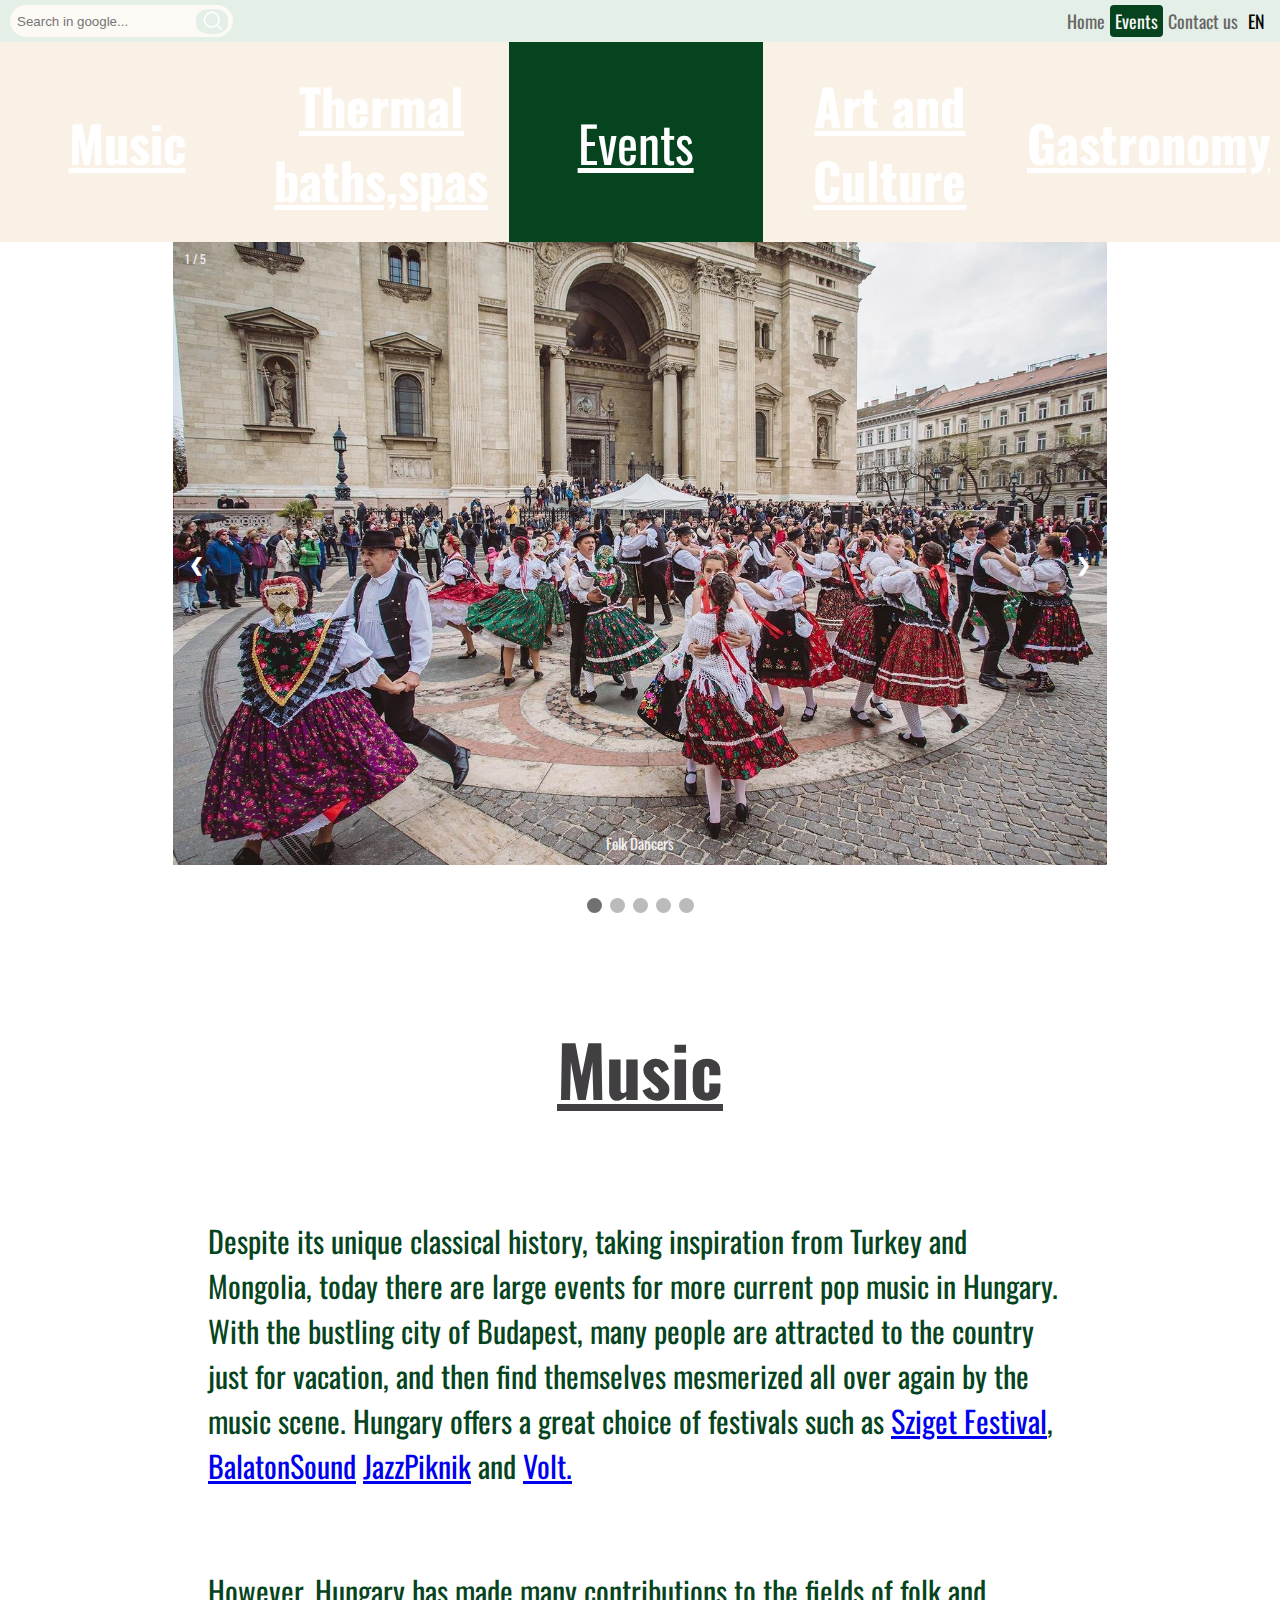
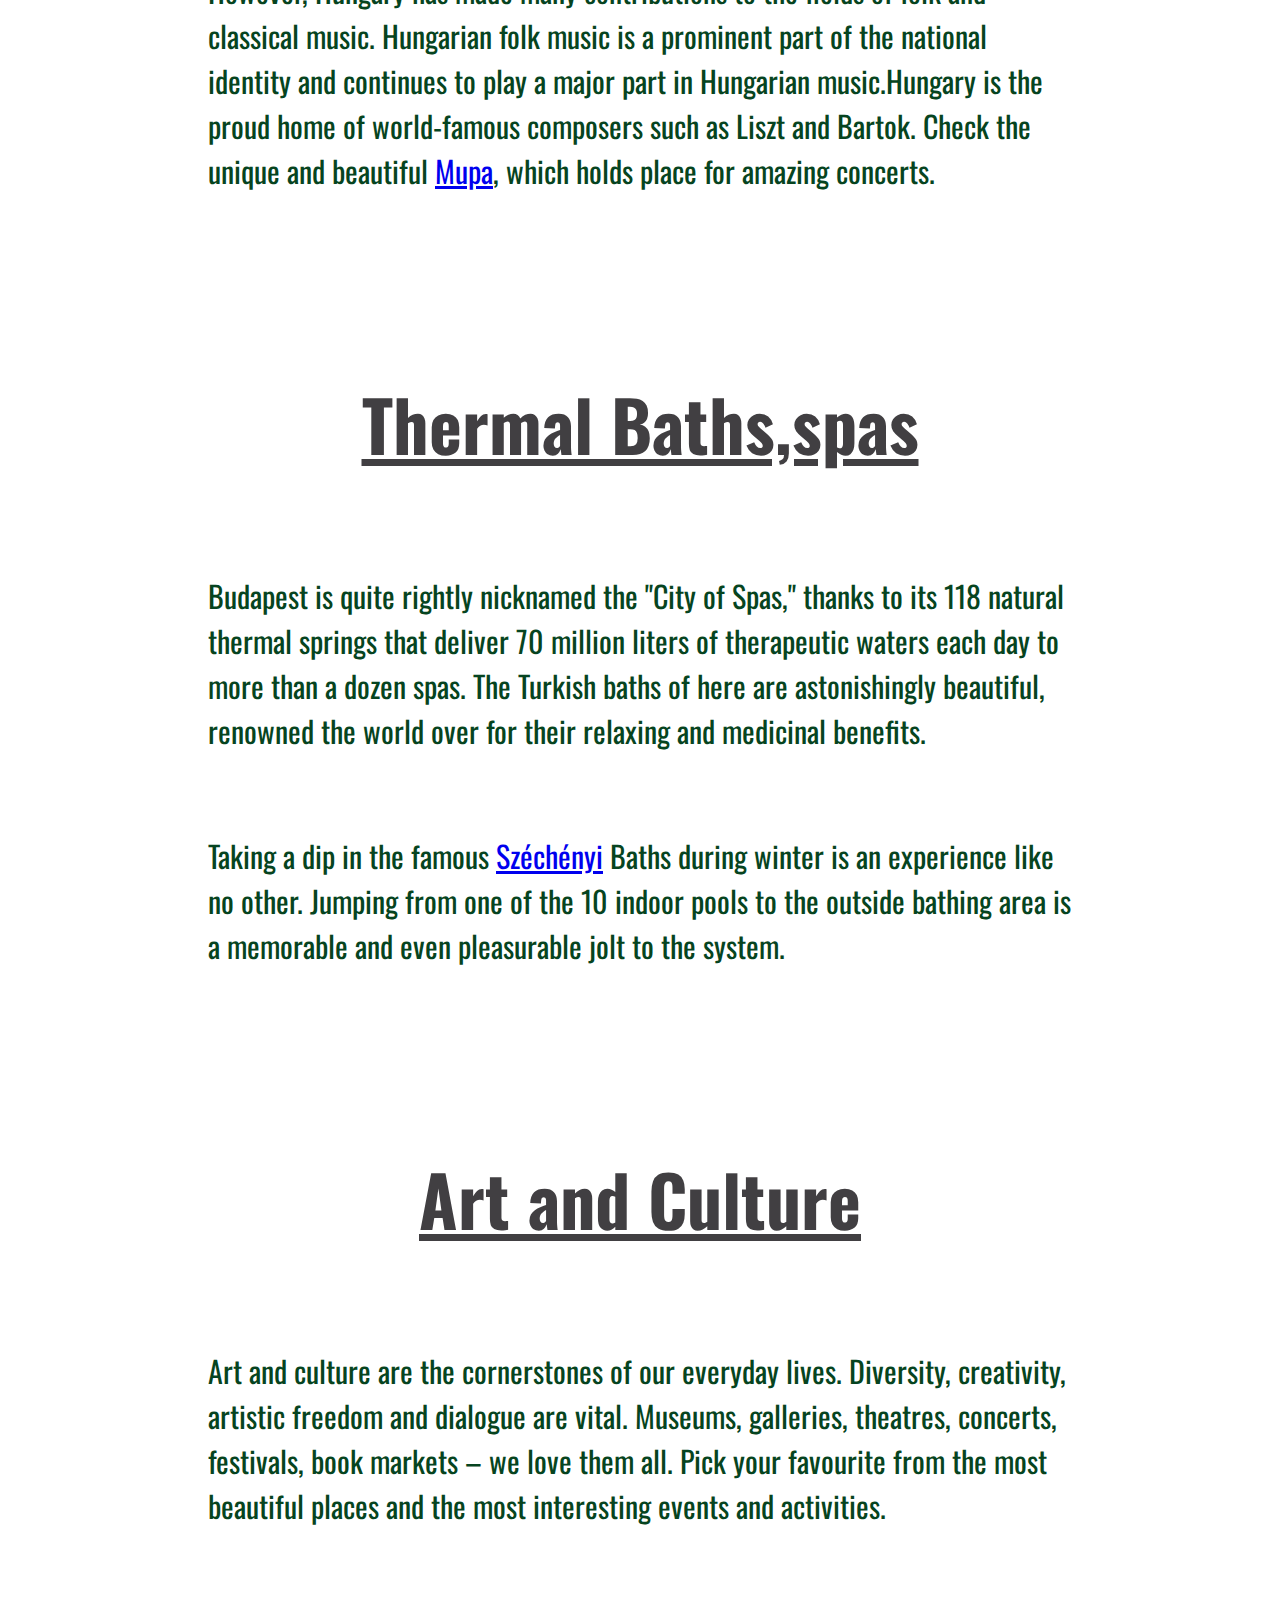
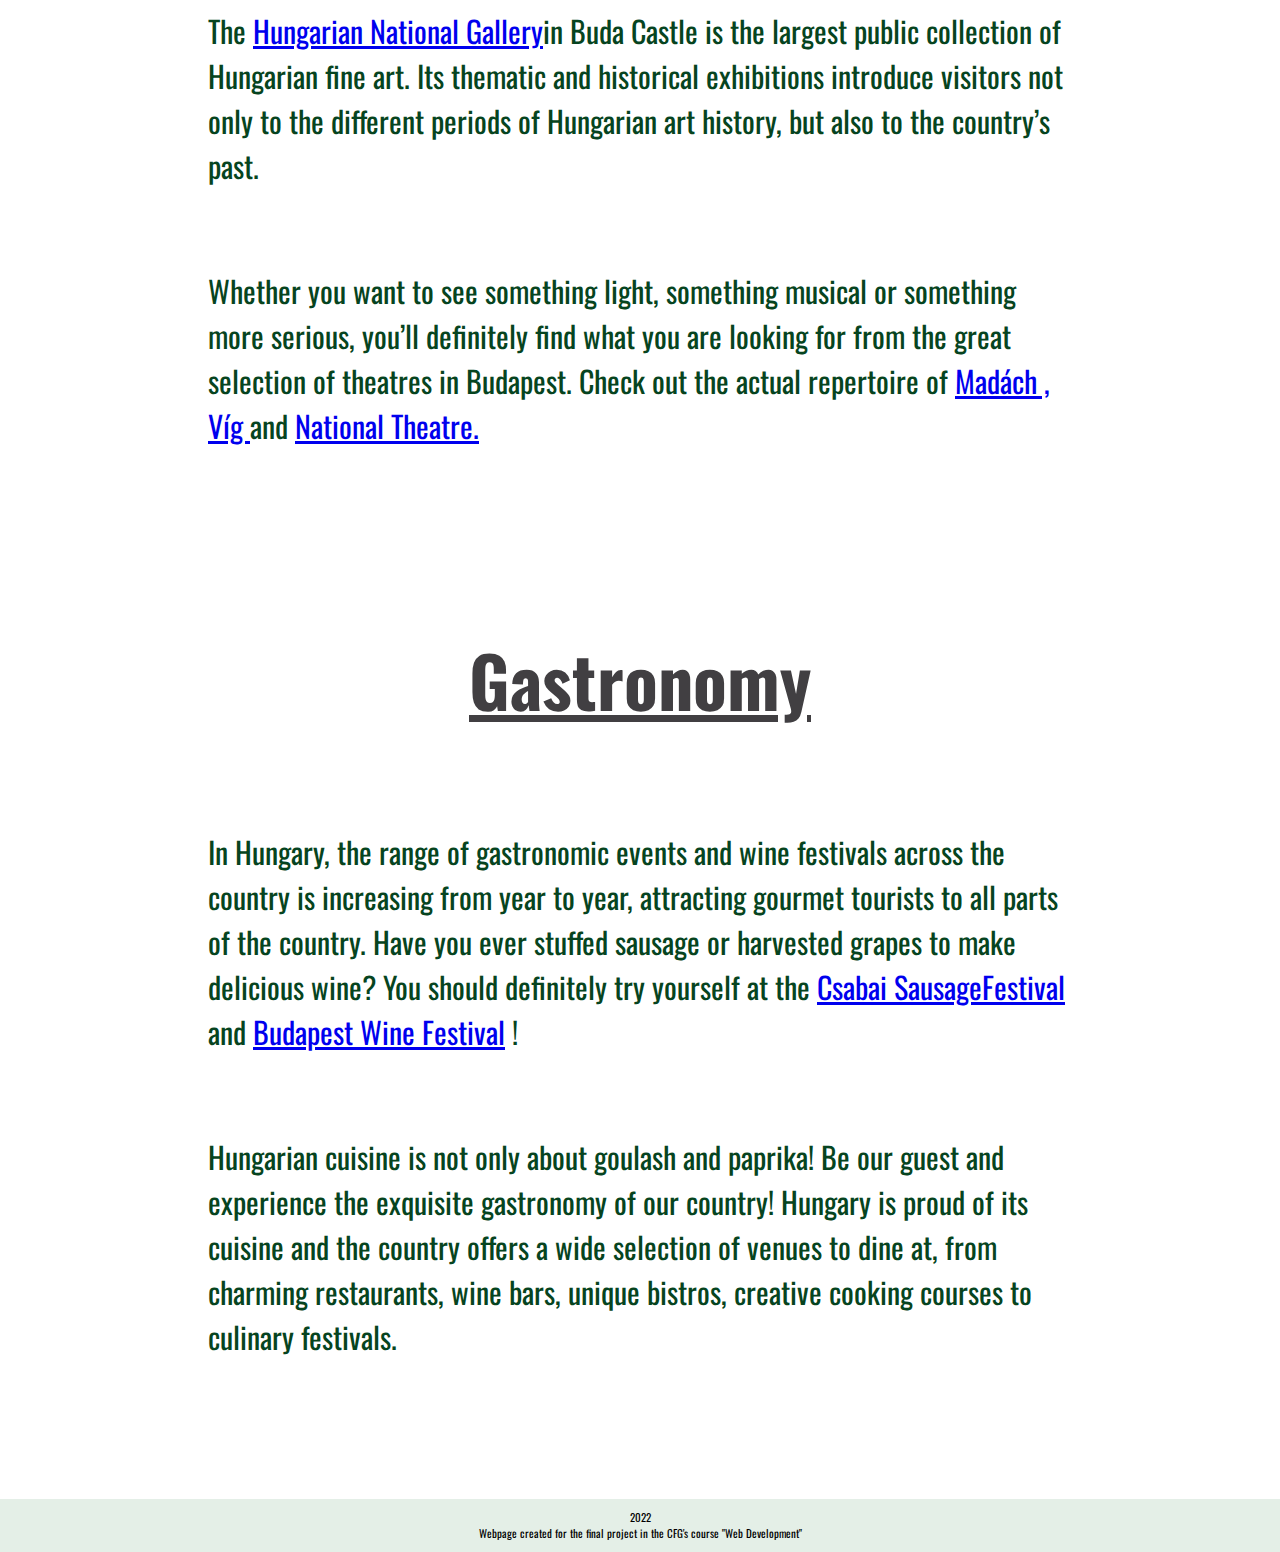
==== index.html @ 0b336acc "Project upload" ====
<!DOCTYPE html>
<html lang="en">
  <head>
    <meta charset="UTF-8" />
    <meta http-equiv="X-UA-Compatible" content="IE=edge" />
    <meta name="viewport" content="width=device-width, initial-scale=1.0" />
    <title>Events</title>
    <link rel="stylesheet" href="css/main.css" />
    <link rel="preconnect" href="https://fonts.googleapis.com" />
    <link rel="preconnect" href="https://fonts.gstatic.com" crossorigin />
    <link
      href="https://fonts.googleapis.com/css2?family=Oswald:wght@300;400;600&display=swap"
      rel="stylesheet"
    />
    <link
      rel="stylesheet"
      href="https://fonts.googleapis.com/css2?family=Material+Symbols+Outlined:opsz,wght,FILL,GRAD@20..48,100..700,0..1,-50..200"
    />
  </head>
  <body>
    <!-- Header with search bar and links to subpages -->
    <div class="header">
      <!-- Search bar for google -->
              <a class="search">
                  <form action="https://google.com/search" method="get" class="search-bar">
                      <input type="text" placeholder="Search in google..." name="q">
                      <button type="submit"><img src="img/search.png"> </button>
                  </form>
              </a>
              <div class="header-right">
                <a class="homepage" href="indexHomepage.html">Home</a>
                <a class="eventshp" href="index.html">Events</a>
                <a href="#contact">Contact us</a>
                <a class="language">EN</a>
              </div>
          </div>
    <div id="navbareventpage">
      <a class="eventbtn" href="#Music" role="button">Music</a>
      <a class="eventbtn" href="#Spa" role="button">Thermal baths,spas</a>
      <a class="maineventbutton" href="index.html" role="button">Events</a>
      <a class="eventbtn" href="#Art" role="button">Art and Culture</a>
      <a class="eventbtn" href="#Gastro" role="button">Gastronomy</a>
    </div>
<!-- Slideshow-container -->
    <div class="slideshow-container">
      <div class="mySlides fade">
        <div class="numbertext">1 / 5</div>
        <img src="images/IMG1.jpg" style="width:100%">
        <div class="text">Folk Dancers</div>
      </div>
    
      <div class="mySlides fade">
        <div class="numbertext">2 / 5</div>
        <img src="images/IMG2.jpg" style="width:100%">
        <div class="text">The Budapest Opera House</div>
      </div>
    
      <div class="mySlides fade">
        <div class="numbertext">3 / 5</div>
        <img src="images/IMG3.jpg" style="width:100%">
        <div class="text">Gellert spa</div>
      </div>
    
      <div class="mySlides fade">
        <div class="numbertext">4 / 5</div>
        <img src="images/IMG4.jpg" style="width:100%">
        <div class="text">Sziget Festival</div>
      </div>
    
      <div class="mySlides fade">
        <div class="numbertext">5 / 5</div>
        <img src="images/IMG5.jpg" style="width:100%">
        <div class="text">Csabai SausageFestival</div>
      </div>
    
    
      <!-- Next and previous buttons -->
      <a class="prev" onclick="plusSlides(-1)">&#10094;</a>
      <a class="next" onclick="plusSlides(1)">&#10095;</a>
    </div>
    <br>
    
    <!-- The dots/circles -->
    <div style="text-align:center">
      <span class="dot" onclick="currentSlide(1)"></span> 
      <span class="dot" onclick="currentSlide(2)"></span> 
      <span class="dot" onclick="currentSlide(3)"></span> 
      <span class="dot" onclick="currentSlide(4)"></span>
      <span class="dot" onclick="currentSlide(5)"></span>
    </div>
   
  
    <div class="flex-container">
      <div class="container" id="Music">
        <h2 class="Music"><u>Music</u></h2>
        <div>
          <p class="paragraph">
            Despite its unique classical history, taking inspiration from Turkey
            and Mongolia, today there are large events for more current pop
            music in Hungary. With the bustling city of Budapest, many people
            are attracted to the country just for vacation, and then find
            themselves mesmerized all over again by the music scene. Hungary
            offers a great choice of festivals such as <a href=https://szigetfestival.com/en target="_blank">Sziget Festival</a>, <a href=https://balatonsound.com/en/Balaton target="_blank" >BalatonSound</a>
            <a href="https://jazzpiknik.hu" target="_blank">JazzPiknik</a> and <a href=https://volt.hu/en/ target="_blank" >Volt.</a>
          </p>
        </div>
        <div>
          <p class="paragraph">
            However, Hungary has made many contributions to the fields of folk
            and classical music. Hungarian folk music is a prominent part of the
            national identity and continues to play a major part in Hungarian
            music.Hungary is the proud home of world-famous composers such as Liszt and Bartok. Check the unique and beautiful <a href=https://www.mupa.hu/en target="_blank">Mupa</a>, which holds place for amazing concerts.
          </p>
        </div>
      </div>

      <div class="container" id="Spa">
        <h2 class="Music"><u>Thermal Baths,spas</u></h2>
        <div>
          <p class="paragraph">Budapest is quite rightly nicknamed the "City of Spas," thanks to its 118 natural thermal springs that deliver 70 million liters of therapeutic waters each day to more than a dozen spas. The Turkish baths of here are astonishingly beautiful, renowned the world over for their relaxing and medicinal benefits.
          </p>
        </div>
        <div>
          <p class="paragraph">Taking a dip in the famous <a href=http://szechenyispabaths.com target="_blank">Széchényi</a> Baths during winter is an experience like no other. Jumping from one of the 10 indoor pools to the outside bathing area is a memorable  and even pleasurable  jolt to the system.
          </p>
        </div>
      </div>

      <div class="container" id="Art">
        <h2 class="Music"><u>Art and Culture</u></h2>
        <div>
          <p class="paragraph">Art and culture are the cornerstones of our everyday lives. Diversity, creativity, artistic freedom and dialogue are vital. Museums, galleries, theatres, concerts, festivals, book markets – we love them all. Pick your favourite from the most beautiful places and the most interesting events and activities.  </p>
        </div>
        <div>
          <p class="paragraph">The <a href=https://en.mng.hu target="_blank">Hungarian National Gallery</a>in Buda Castle is the largest public collection of Hungarian fine art. Its thematic and historical exhibitions introduce visitors not only to the different periods of Hungarian art history, but also to the country’s past.</p>
        </div>
        <div>
          <p class="paragraph">Whether you want to see something light, something musical or something more serious, you’ll definitely find what you are looking for from the great selection of theatres in Budapest. Check out the actual repertoire of <a href="https://madachszinhaz.hu/en" target="_blank">Madách ,</a> <a href="https://www.vigszinhaz.hu/english/index.php" target="_blank" >Víg </a> and <a href="https://nemzetiszinhaz.hu/en/repertoire" target="_blank">National Theatre.</a> 
          </p>
        </div>
      </div>

      <div class="container" id="Gastro">
        <h2 class="Music"><u>Gastronomy</u></h2>
        <div>
          <p class="paragraph">In Hungary, the range of gastronomic events and wine festivals across the country is increasing from year to year, attracting gourmet tourists to all parts of the country. Have you ever stuffed sausage or harvested grapes to make delicious wine? You should definitely try yourself at the <a href="https://www.csabaikolbaszfesztival.hu" target="_blank">Csabai SausageFestival</a> and <a href="https://aborfesztival.hu/en" target="_blank" >Budapest Wine Festival</a> ! </p>
        </div>
        <div>
          <p class="paragraph">Hungarian cuisine is not only about goulash and paprika! Be our guest and experience the exquisite gastronomy of our country! Hungary is proud of its cuisine and the country offers a wide selection of venues to dine at, from charming restaurants, wine bars, unique bistros, creative cooking courses to culinary festivals.</p>
        </div>
      </div>
    </div>
    <div class="footer">
      <p class="footer-text">2022 </br>
      Webpage created for the final project in the CFG's course "Web Development"</p>
  </div>
  <script src="js/index.js"></script>
  </body>
</html>
---- css/main.css ----
body {
  font-family:'Oswald', sans-serif;
  padding: 0;
  margin: 0;
}

/* Header styling */

/* whole header */
.header {
  background-color: #E4EFE7;
  overflow: hidden;
  padding: 5px 10px;
  color:#666;
  font-family:'Oswald', sans-serif;
  }
  
  /* Search bar - full */
  
  .header a.search{
  align-items: center;
  background-color: #FDFAF6;
  background-position: center;
  background-size: cover;
  border-radius: 60px;
  display: inline-flex;
  justify-content: center;
  max-height: 22px;
  max-width: 400px;
  box-sizing:initial;
  }
  
  
  /* Search bar - input part */
  .header input[type=text] {
  background-color: #FDFAF6;
  border: none;
  border-radius: 60px;
  float: left;
  height: 25px;
  outline: none;
  }
  
  /* Search bar - button image and button itself */
  .header button img {
  height: 20px;
  width: 20px;
  }
  
  .header button{
  background-color: #E4EFE7;
  border: 0;
  border-radius: 40%;
  cursor: pointer;
  }
  
  
  /* Placing the buttons for subpages on the right */
  .header-right {
    float: right;
  }
  
  /* Change of color when user hovers over 'homepage', 'contact us', 'events' or 'language' 'a' elements */
  .header a:hover {
    background-color: #FDFAF6;
    color: black;
  }
  
  
  /* homepage link with different coloring than others*/
  .header-right .homepage {
    padding: 5px;
  }
  
  .header a.eventshp {
    background-color:#064420;
    color:#FDFAF6;
  }

  .header a.eventshp:hover {
    background-color: #FDFAF6;
    color: black;
  }
  
  /* 'Events' and 'contact us'pages' links */
  .header a{
    border-radius: 4px;
    color:#666;
    float: left;
    font-size: 18px;
    line-height: 22px;
    padding: 5px;
    text-align: center;
    text-decoration: none;
  }
  
  .header a.language{
    color:black;
  }
  
  /* Showing a small flag after user hover on 'language' */  
  .header a.language:hover {
    background-image:url("img/usukicon.ico");
    background-size: contain;
    color: transparent;
  }
  

#navbareventpage{
  background-color: #FAF1E6;
  display: flex;  /* unlocks "flex" property for its children (<a> tags) */
}
#navbareventpage a {
  height: 200px;
  flex: 1;  /* all of these <a> elements will "grow" an equal amount (so they all have an equal width) */
  display: flex;  /* allows use of "justify-content" and "align-items" properties */
  justify-content: center;  /* horizontally centers the contents (the text within) */
  align-items: center; /* vertically centers the contents (the text within) */
  text-align: center;
  padding-left: 10px;
  padding-right: 10px;
}
#navbareventpage a:hover {
  background-color: rgba(0, 0, 0, 0.1);  /* change color when hover over the link */
}
.eventbtn{
    font-family: 'Oswald';
    color: white;
    font-weight: bold;
    font-size: 50px;
}

.flex-container{
  display: flex;
  flex-direction: column;
  align-items: center;
}

.maineventbutton{
    font-family: 'Oswald', sans-serif;
    color: white;
    font-weight: normal;
    font-size: 50px;
    background-color: #064420;
}

.container {
  display: flex;
  flex-direction: column;
  align-items: center;
  justify-content: center;
  width: 80%;
  padding: 40px;
}

.hr {
  /* add some fancy styling to the horizontal lines */
  width: 75%;
  border: 1.5px solid #ddd;
  border-radius: 50%;
}
* {box-sizing:border-box}

/* Slideshow container */
.slideshow-container {
  max-width: 73%;
  position: relative;
  margin: auto;
}

/* Hide the images by default */
.mySlides {
  display: none;
}

/* Next & previous buttons */
.prev, .next {
  cursor: pointer;
  position: absolute;
  top: 50%;
  width: auto;
  margin-top: -22px;
  padding: 16px;
  color: white;
  font-weight: bold;
  font-size: 18px;
  transition: 0.6s ease;
  border-radius: 0 3px 3px 0;
  user-select: none;
}

/* Position the "next button" to the right */
.next {
  right: 0;
  border-radius: 3px 0 0 3px;
}

/* On hover, add a black background color with a little bit see-through */
.prev:hover, .next:hover {
  background-color: rgba(0,0,0,0.8);
}

/* Caption text */
.text {
  color: #f2f2f2;
  font-size: 15px;
  padding: 8px 12px;
  position: absolute;
  bottom: 8px;
  width: 100%;
  text-align: center;
}

/* Number text (1/3 etc) */
.numbertext {
  color: #f2f2f2;
  font-size: 12px;
  padding: 8px 12px;
  position: absolute;
  top: 0;
}

/* The dots/bullets/indicators */
.dot {
  cursor: pointer;
  height: 15px;
  width: 15px;
  margin: 0 2px;
  background-color: #bbb;
  border-radius: 50%;
  display: inline-block;
  transition: background-color 0.6s ease;
}

.active, .dot:hover {
  background-color: #717171;
}

/* Fading animation */
.fade {
  animation-name: fade;
  animation-duration: 1.5s;
}

@keyframes fade {
  from {opacity: .4} 
  to {opacity: 1}
}

.h2{
  font-family: 'Oswald';
  color: white;
  font-weight: bold;
  font-size: 50px;
  background-color: #FAF1E6;
}

.Music{
  font-size: 70px;
  font-family: 'Oswald';
  font-weight: bold;
  color: #413F42;
}
.paragraph{
  font-family:'Oswald', sans-serif;
  font-size: 30px;
  padding: 40px;
  margin: 0px;
  color: #064420;
}

/* Positioning and styling footer */ 
.footer {
  background-color: #E4EFE7;
  font-family:'Oswald', sans-serif;
  text-align: center;
  width: 100%;
  margin: 60px 0 0 0;
}

/* Positioning and styling text in footer */ 
.footer-text{
  font-size: 11px;
  line-height: 1.5;
  padding: 10px;
  margin: 0;
}
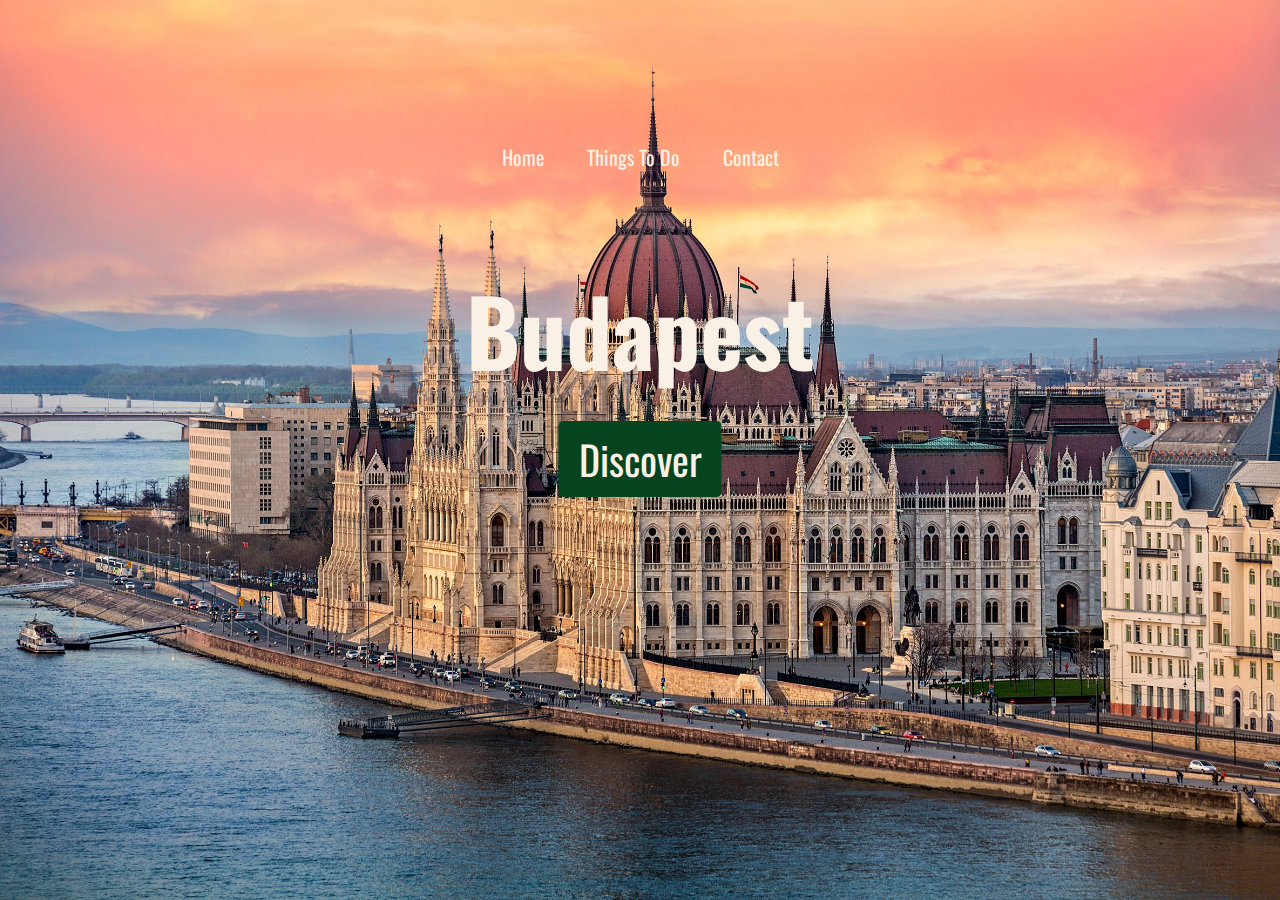
==== commit f55527e1: "Updated naming" ====
--- a/index.html
+++ b/index.html
@@ -1,159 +1,22 @@
-<!DOCTYPE html>
-<html lang="en">
-  <head>
-    <meta charset="UTF-8" />
-    <meta http-equiv="X-UA-Compatible" content="IE=edge" />
-    <meta name="viewport" content="width=device-width, initial-scale=1.0" />
-    <title>Events</title>
-    <link rel="stylesheet" href="css/main.css" />
-    <link rel="preconnect" href="https://fonts.googleapis.com" />
-    <link rel="preconnect" href="https://fonts.gstatic.com" crossorigin />
-    <link
-      href="https://fonts.googleapis.com/css2?family=Oswald:wght@300;400;600&display=swap"
-      rel="stylesheet"
-    />
-    <link
-      rel="stylesheet"
-      href="https://fonts.googleapis.com/css2?family=Material+Symbols+Outlined:opsz,wght,FILL,GRAD@20..48,100..700,0..1,-50..200"
-    />
-  </head>
-  <body>
-    <!-- Header with search bar and links to subpages -->
-    <div class="header">
-      <!-- Search bar for google -->
-              <a class="search">
-                  <form action="https://google.com/search" method="get" class="search-bar">
-                      <input type="text" placeholder="Search in google..." name="q">
-                      <button type="submit"><img src="img/search.png"> </button>
-                  </form>
-              </a>
-              <div class="header-right">
-                <a class="homepage" href="indexHomepage.html">Home</a>
-                <a class="eventshp" href="index.html">Events</a>
-                <a href="#contact">Contact us</a>
-                <a class="language">EN</a>
+<!DOCtype HTML>
+<html>
+    <head>
+<link rel="preconnect" href="https://fonts.googleapis.com">
+<link rel="preconnect" href="https://fonts.gstatic.com" crossorigin>
+<link href="https://fonts.googleapis.com/css2?family=Oswald:wght@300;400;600&display=swap" rel="stylesheet">
+        <link rel="HeroImageBudapest2 stylesheet" href="css/Landing Page Budapest style.css">
+    </head>
+    <body>
+        <div class="hero-image">
+            <div class="hero-text">
+              <h1>Budapest</h1>
+              <button class="btn">Discover</button>
+              <div class="topnav">
+                <a href="indexHomepage.html">Home</a>
+                <a href="index.html">Things To Do</a>
+                <a href="#contact">Contact</a>
               </div>
-          </div>
-    <div id="navbareventpage">
-      <a class="eventbtn" href="#Music" role="button">Music</a>
-      <a class="eventbtn" href="#Spa" role="button">Thermal baths,spas</a>
-      <a class="maineventbutton" href="index.html" role="button">Events</a>
-      <a class="eventbtn" href="#Art" role="button">Art and Culture</a>
-      <a class="eventbtn" href="#Gastro" role="button">Gastronomy</a>
-    </div>
-<!-- Slideshow-container -->
-    <div class="slideshow-container">
-      <div class="mySlides fade">
-        <div class="numbertext">1 / 5</div>
-        <img src="images/IMG1.jpg" style="width:100%">
-        <div class="text">Folk Dancers</div>
-      </div>
-    
-      <div class="mySlides fade">
-        <div class="numbertext">2 / 5</div>
-        <img src="images/IMG2.jpg" style="width:100%">
-        <div class="text">The Budapest Opera House</div>
-      </div>
-    
-      <div class="mySlides fade">
-        <div class="numbertext">3 / 5</div>
-        <img src="images/IMG3.jpg" style="width:100%">
-        <div class="text">Gellert spa</div>
-      </div>
-    
-      <div class="mySlides fade">
-        <div class="numbertext">4 / 5</div>
-        <img src="images/IMG4.jpg" style="width:100%">
-        <div class="text">Sziget Festival</div>
-      </div>
-    
-      <div class="mySlides fade">
-        <div class="numbertext">5 / 5</div>
-        <img src="images/IMG5.jpg" style="width:100%">
-        <div class="text">Csabai SausageFestival</div>
-      </div>
-    
-    
-      <!-- Next and previous buttons -->
-      <a class="prev" onclick="plusSlides(-1)">&#10094;</a>
-      <a class="next" onclick="plusSlides(1)">&#10095;</a>
-    </div>
-    <br>
-    
-    <!-- The dots/circles -->
-    <div style="text-align:center">
-      <span class="dot" onclick="currentSlide(1)"></span> 
-      <span class="dot" onclick="currentSlide(2)"></span> 
-      <span class="dot" onclick="currentSlide(3)"></span> 
-      <span class="dot" onclick="currentSlide(4)"></span>
-      <span class="dot" onclick="currentSlide(5)"></span>
-    </div>
-   
-  
-    <div class="flex-container">
-      <div class="container" id="Music">
-        <h2 class="Music"><u>Music</u></h2>
-        <div>
-          <p class="paragraph">
-            Despite its unique classical history, taking inspiration from Turkey
-            and Mongolia, today there are large events for more current pop
-            music in Hungary. With the bustling city of Budapest, many people
-            are attracted to the country just for vacation, and then find
-            themselves mesmerized all over again by the music scene. Hungary
-            offers a great choice of festivals such as <a href=https://szigetfestival.com/en target="_blank">Sziget Festival</a>, <a href=https://balatonsound.com/en/Balaton target="_blank" >BalatonSound</a>
-            <a href="https://jazzpiknik.hu" target="_blank">JazzPiknik</a> and <a href=https://volt.hu/en/ target="_blank" >Volt.</a>
-          </p>
+            </div>
         </div>
-        <div>
-          <p class="paragraph">
-            However, Hungary has made many contributions to the fields of folk
-            and classical music. Hungarian folk music is a prominent part of the
-            national identity and continues to play a major part in Hungarian
-            music.Hungary is the proud home of world-famous composers such as Liszt and Bartok. Check the unique and beautiful <a href=https://www.mupa.hu/en target="_blank">Mupa</a>, which holds place for amazing concerts.
-          </p>
-        </div>
-      </div>
-
-      <div class="container" id="Spa">
-        <h2 class="Music"><u>Thermal Baths,spas</u></h2>
-        <div>
-          <p class="paragraph">Budapest is quite rightly nicknamed the "City of Spas," thanks to its 118 natural thermal springs that deliver 70 million liters of therapeutic waters each day to more than a dozen spas. The Turkish baths of here are astonishingly beautiful, renowned the world over for their relaxing and medicinal benefits.
-          </p>
-        </div>
-        <div>
-          <p class="paragraph">Taking a dip in the famous <a href=http://szechenyispabaths.com target="_blank">Széchényi</a> Baths during winter is an experience like no other. Jumping from one of the 10 indoor pools to the outside bathing area is a memorable  and even pleasurable  jolt to the system.
-          </p>
-        </div>
-      </div>
-
-      <div class="container" id="Art">
-        <h2 class="Music"><u>Art and Culture</u></h2>
-        <div>
-          <p class="paragraph">Art and culture are the cornerstones of our everyday lives. Diversity, creativity, artistic freedom and dialogue are vital. Museums, galleries, theatres, concerts, festivals, book markets – we love them all. Pick your favourite from the most beautiful places and the most interesting events and activities.  </p>
-        </div>
-        <div>
-          <p class="paragraph">The <a href=https://en.mng.hu target="_blank">Hungarian National Gallery</a>in Buda Castle is the largest public collection of Hungarian fine art. Its thematic and historical exhibitions introduce visitors not only to the different periods of Hungarian art history, but also to the country’s past.</p>
-        </div>
-        <div>
-          <p class="paragraph">Whether you want to see something light, something musical or something more serious, you’ll definitely find what you are looking for from the great selection of theatres in Budapest. Check out the actual repertoire of <a href="https://madachszinhaz.hu/en" target="_blank">Madách ,</a> <a href="https://www.vigszinhaz.hu/english/index.php" target="_blank" >Víg </a> and <a href="https://nemzetiszinhaz.hu/en/repertoire" target="_blank">National Theatre.</a> 
-          </p>
-        </div>
-      </div>
-
-      <div class="container" id="Gastro">
-        <h2 class="Music"><u>Gastronomy</u></h2>
-        <div>
-          <p class="paragraph">In Hungary, the range of gastronomic events and wine festivals across the country is increasing from year to year, attracting gourmet tourists to all parts of the country. Have you ever stuffed sausage or harvested grapes to make delicious wine? You should definitely try yourself at the <a href="https://www.csabaikolbaszfesztival.hu" target="_blank">Csabai SausageFestival</a> and <a href="https://aborfesztival.hu/en" target="_blank" >Budapest Wine Festival</a> ! </p>
-        </div>
-        <div>
-          <p class="paragraph">Hungarian cuisine is not only about goulash and paprika! Be our guest and experience the exquisite gastronomy of our country! Hungary is proud of its cuisine and the country offers a wide selection of venues to dine at, from charming restaurants, wine bars, unique bistros, creative cooking courses to culinary festivals.</p>
-        </div>
-      </div>
-    </div>
-    <div class="footer">
-      <p class="footer-text">2022 </br>
-      Webpage created for the final project in the CFG's course "Web Development"</p>
-  </div>
-  <script src="js/index.js"></script>
-  </body>
-</html>
+    </body>
+</html>--- a/css/Landing Page Budapest style.css
+++ b/css/Landing Page Budapest style.css
@@ -0,0 +1,63 @@
+
+body, html {
+  height: 100%;
+  margin: 0;
+}
+/* Budapest Parliament (https://hips.hearstapps.com/hmg-prod.s3.amazonaws.com/images/budapest-danubio-parlamento-1552491234.jpg)*/
+.hero-image {
+background-image: linear-gradient(rgba(0, 0, 0, 0.5), rgba(0, 0, 0, 0.5));
+background-image: url('img/landingpage.jpg');
+height: 100%;
+background-position: center;
+background-repeat: no-repeat;
+background-size: cover;
+position: relative;
+}
+/* Budapest*/
+.hero-text {
+text-align: center;
+position: absolute;
+top: 50%;
+left: 50%;
+transform: translate(-50%, -50%);
+color: rgb(250, 241, 230);
+font-size: 46px;
+font-family: 'Oswald', sans-serif;
+}
+/*Discover*/
+.btn {
+position: absolute;
+left: 50%;
+transform: translate(-50%, -50%);
+-ms-transform: translate(-50%, -50%);
+background-color:#064420;
+color: #FAF1E6;
+font-size: 40px;
+padding: 8px 20px;
+border: none;
+cursor: pointer;
+border-radius: 5px;
+text-align: center;
+font-family: 'Oswald', sans-serif;
+}
+.btn:hover {
+background-color: #E4EFE7;
+color: #064420;
+}
+.topnav {
+margin-top: -100%;
+margin-bottom: 150%;
+}
+/* Navbar links */
+.topnav a {
+color: #FAF1E6;
+padding: 16px;
+text-decoration: none;
+font-size: 20px;
+
+}
+.topnav a:hover {
+background-color: #FAF1E6;
+color: #064420;
+border-radius: 9px;
+}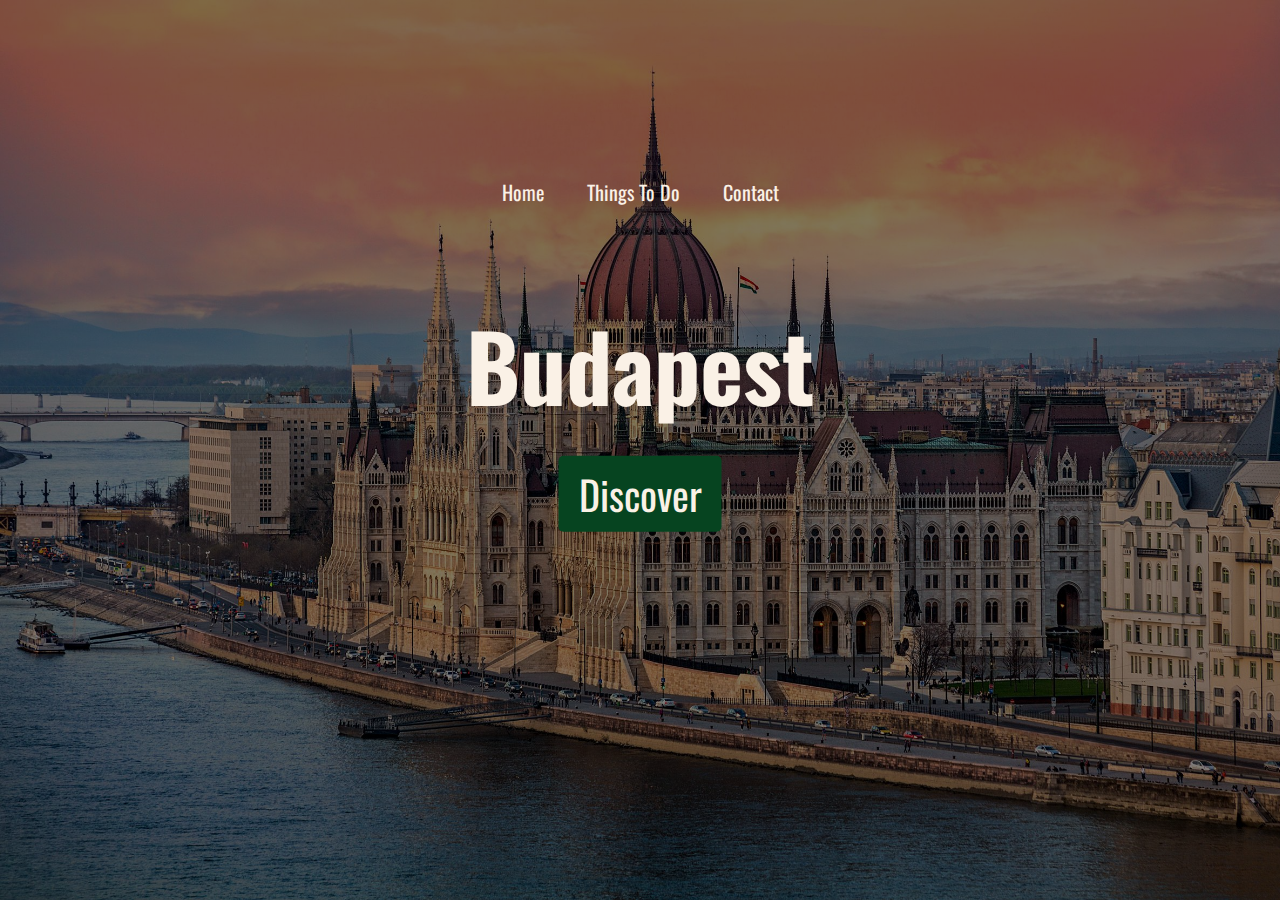
==== commit a4eac3be: "Update" ====
--- a/index.html
+++ b/index.html
@@ -12,8 +12,8 @@
               <h1>Budapest</h1>
               <button class="btn">Discover</button>
               <div class="topnav">
-                <a href="indexHomepage.html">Home</a>
-                <a href="index.html">Things To Do</a>
+                <a href="#home">Home</a>
+                <a href="#thingstodo">Things To Do</a>
                 <a href="#contact">Contact</a>
               </div>
             </div>
--- a/css/Landing Page Budapest style.css
+++ b/css/Landing Page Budapest style.css
@@ -5,8 +5,7 @@
 }
 /* Budapest Parliament (https://hips.hearstapps.com/hmg-prod.s3.amazonaws.com/images/budapest-danubio-parlamento-1552491234.jpg)*/
 .hero-image {
-background-image: linear-gradient(rgba(0, 0, 0, 0.5), rgba(0, 0, 0, 0.5));
-background-image: url('img/landingpage.jpg');
+background-image: linear-gradient(rgba(0, 0, 0, 0.5), rgba(0, 0, 0, 0.5)), url('img/landingpage.jpg');
 height: 100%;
 background-position: center;
 background-repeat: no-repeat;
@@ -46,18 +45,17 @@
 }
 .topnav {
 margin-top: -100%;
-margin-bottom: 150%;
+margin-bottom: 130%;
 }
 /* Navbar links */
 .topnav a {
-color: #FAF1E6;
+color: rgb(250, 241, 230);
 padding: 16px;
 text-decoration: none;
 font-size: 20px;
-
 }
 .topnav a:hover {
-background-color: #FAF1E6;
-color: #064420;
+background-color: #ddd;
+color: black;
 border-radius: 9px;
 }